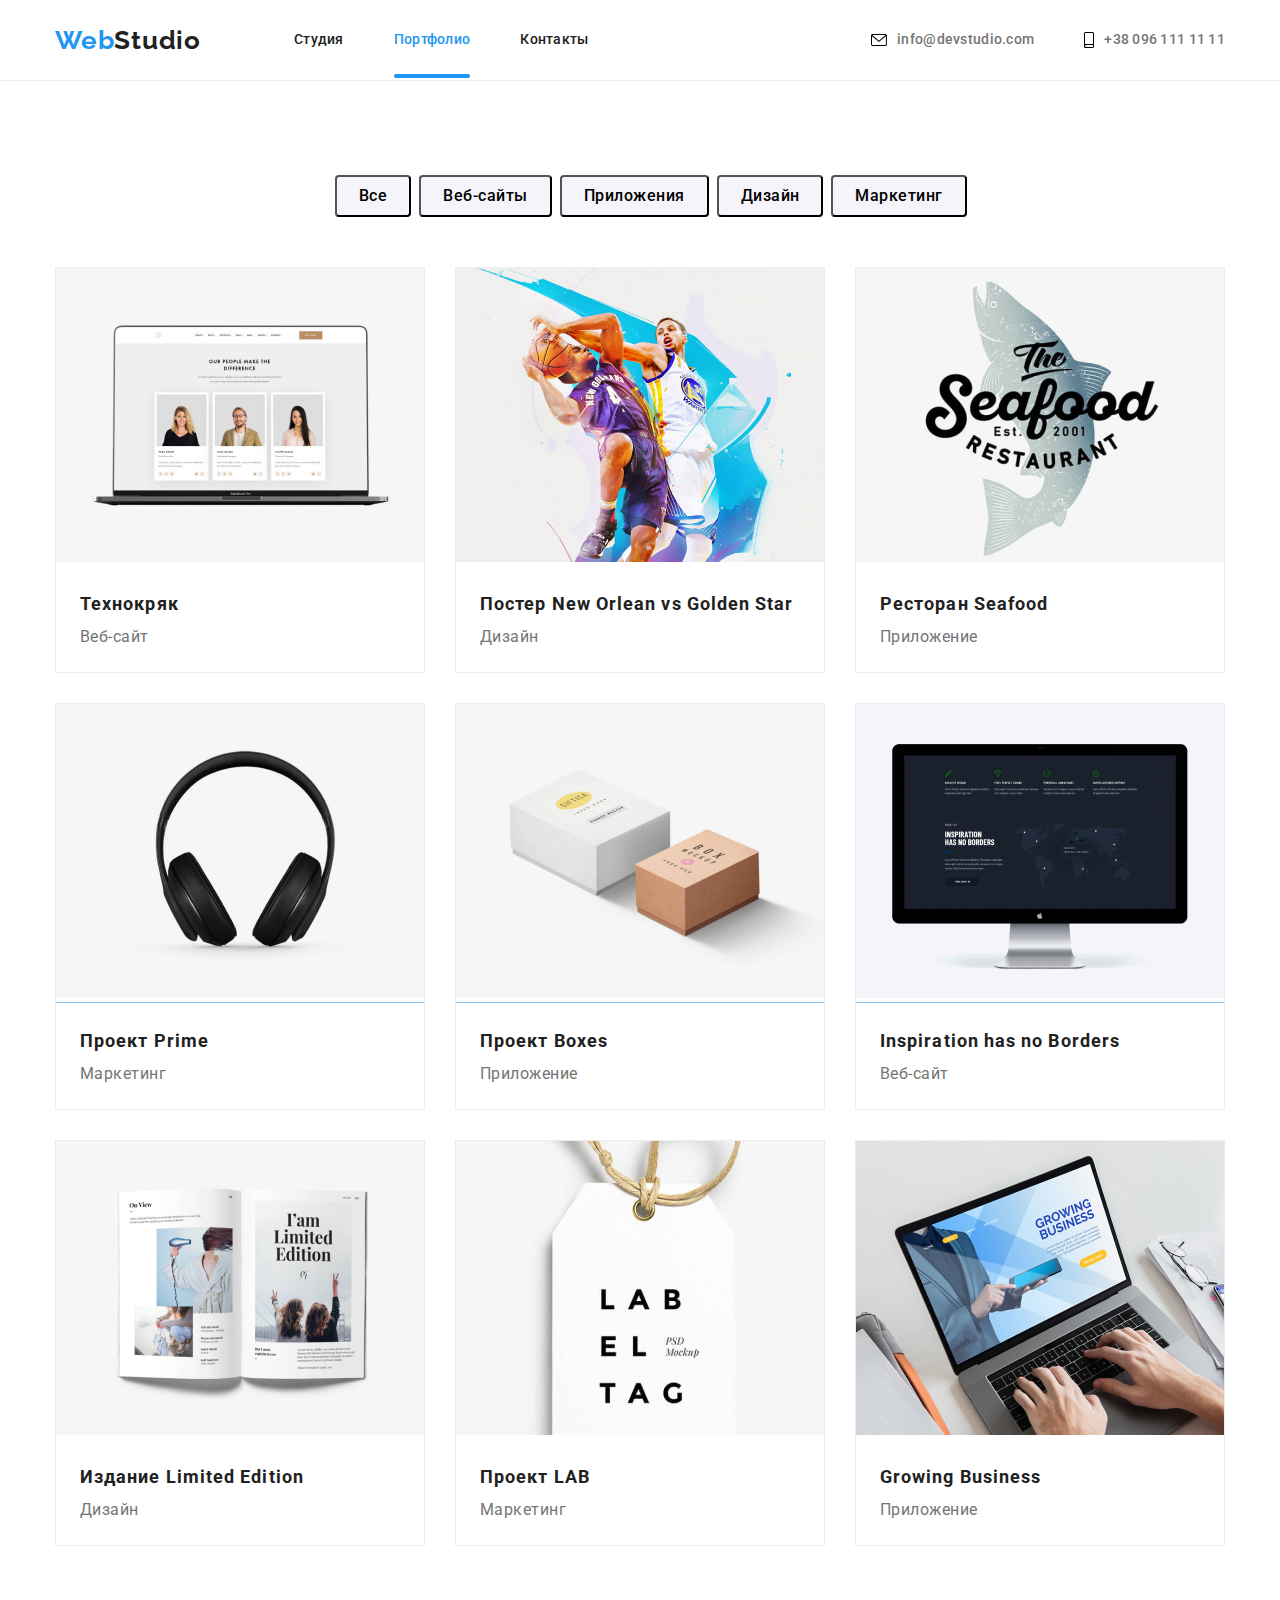
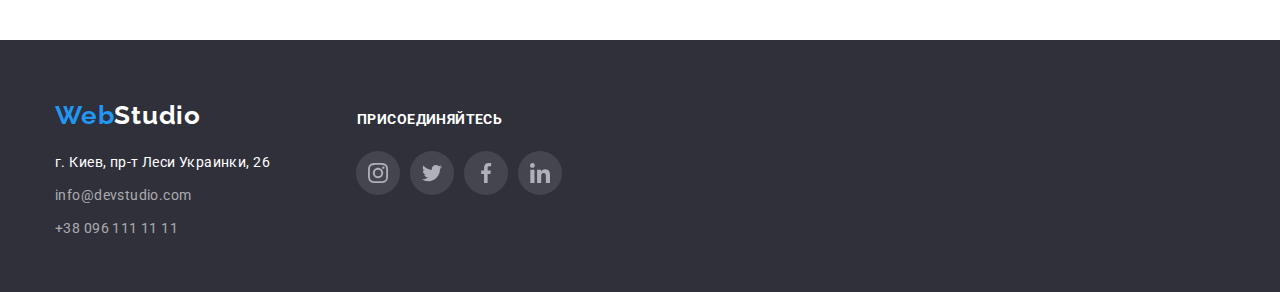
==== portfolio.html @ eb819f0f "start" ====
<!DOCTYPE html>
<html lang="ru">
<head>
    <meta charset="UTF-8">
    <meta http-equiv="X-UA-Compatible" content="IE=edge">
    <meta name="viewport" content="width=device-width, initial-scale=1.0">
    <title>Document</title>
    <link rel="preconnect" href="https://fonts.gstatic.com"> 
    <link href="https://fonts.googleapis.com/css2?family=Raleway:wght@700&family=Roboto:wght@400;500;700;900&display=swap" rel="stylesheet">
    <link rel="stylesheet" href="https://cdnjs.cloudflare.com/ajax/libs/modern-normalize/1.0.0/modern-normalize.min.css">
    <link rel="stylesheet" href="css/styles.css">
</head>
<body>
    <!-- Шапка -->
    <header class="page-header">
        <div class="container">
            <nav class="main-nav">  
                <a href="./index.html" class="nav-logo"><span class="logo1">Web</span><span class="logo2">Studio</span></a>
                <!-- Навигация на другие страницы -->
                <ul class="site-nav">
                    <li class="nav-list">
                        <a class="nav-link" href="./index.html">Студия</a>
                    </li>
                    <li class="nav-list">
                        <a class="nav-link currentpage" href="./portfolio.html">Портфолио</a>
                    </li>
                    <li class="nav-list">
                        <a class="nav-link" href="">Контакты</a>
                    </li>
                </ul>
                <ul class="site-info">
                    <li class="nav-info">
                        <svg width="16px" height="12px">
                            <use href="./images/env-smart.svg#icon-envelope"></use>
                        </svg>
                        <a class="icon-info" href="mailto:info@devstudio.com">info@devstudio.com</a>
                    </li>
                    <li class="nav-info">
                        <svg width="10px" height="16px">
                            <use class="icon-info" href="./images/env-smart.svg#icon-smartphone"></use>
                        </svg>
                        <a class="icon-info" href="tel:+380961111111">+38 096 111 11 11</a></li>   
                </ul>
            </nav>
        </div>
    </header>
      
    <main>
           <!-- Filters section -->
        <section class="section">
            <div class="container">
                <ul class="filter">
                    <li><button type="button" class="filter-button">Все</button></li>
                    <li><button type="button" class="filter-button">Веб-сайты</button></li>
                    <li><button type="button" class="filter-button">Приложения</button></li>
                    <li><button type="button" class="filter-button">Дизайн</button></li>
                    <li><button type="button" class="filter-button">Маркетинг</button></li>
                </ul> 
            </div>
            <!-- Портфолио -->
            <div class="container">
                <ul class="portfolio">
                    <li class="portfolio-card">
                        <div class="thumb">
                            <img width="370" src="./images/Projects/project1.jpg" alt="Ноутбук">
                            <div class="overlay">
                                <p class="label">Технокряк это современная площадка распространения коронавируса. Компании используют эту платформу для цифрового шпионажа и атак на защищённые сервера конкурентов.</p>
                            </div>
                        </div>
                            <div class="frame">
                                <h2 class="title">Технокряк</h2>
                                <p class="text">Веб-сайт</p>
                            </div>
                    </li>
                    <li class="portfolio-card">
                        <div class="thumb">
                            <img width="370" src="./images/Projects/project2.jpg" alt="Баскетбол">
                            <div class="overlay">
                                <p class="label">Технокряк это современная площадка распространения коронавируса. Компании используют эту платформу для цифрового шпионажа и атак на защищённые сервера конкурентов.</p>
                            </div>
                        </div>
                            <div class="frame">
                                <h2 class="title">Постер New Orlean vs Golden Star</h2>
                                <p class="text">Дизайн</p>
                            </div>
                    </li>
                    <li class="portfolio-card">
                        <div class="thumb">
                            <img width="370" src="./images/Projects/project3.jpg" alt="Ресторан">
                            <div class="overlay">
                                <p class="label">Технокряк это современная площадка распространения коронавируса. Компании используют эту платформу для цифрового шпионажа и атак на защищённые сервера конкурентов.</p>
                            </div>
                        </div>
                            <div class="frame">
                                <h2 class="title">Ресторан Seafood</h2>
                                <p class="text">Приложение</p>
                            </div>
                    </li>
                    <li class="portfolio-card">
                        <div class="thumb">
                            <img width="370" src="./images/Projects/project4.jpg" alt="Наушники">
                            <div class="overlay">
                                <p class="label">Технокряк это современная площадка распространения коронавируса. Компании используют эту платформу для цифрового шпионажа и атак на защищённые сервера конкурентов.</p>
                            </div>
                        </div>
                            <div class="frame">
                                <h2 class="title">Проект Prime</h2>
                                <p class="text">Маркетинг</p>
                            </div>
                    </li>
                    <li class="portfolio-card">
                        <div class="thumb">
                            <img width="370" src="./images/Projects/project5.jpg" alt="Коробки">
                            <div class="overlay">
                                <p class="label">Технокряк это современная площадка распространения коронавируса. Компании используют эту платформу для цифрового шпионажа и атак на защищённые сервера конкурентов.</p>
                            </div>
                        </div>
                            <div class="frame">
                                <h2 class="title">Проект Boxes</h2>
                                <p class="text">Приложение</p>
                            </div>
                    </li>
                    <li class="portfolio-card">
                        <div class="thumb">
                            <img width="370" src="./images/Projects/project6.jpg" alt="Монитор">
                            <div class="overlay">
                                <p class="label">Технокряк это современная площадка распространения коронавируса. Компании используют эту платформу для цифрового шпионажа и атак на защищённые сервера конкурентов.</p>
                            </div>
                        </div>
                            <div class="frame">
                                <h2 class="title">Inspiration has no Borders</h2>
                                <p class="text">Веб-сайт</p>
                            </div>
                    </li>
                    <li class="portfolio-card">
                        <div class="thumb">
                            <img width="370" src="./images/Projects/project7.jpg" alt="Книга">
                            <div class="overlay">
                                <p class="label">Технокряк это современная площадка распространения коронавируса. Компании используют эту платформу для цифрового шпионажа и атак на защищённые сервера конкурентов.</p>
                            </div>
                        </div>
                            <div class="frame">
                                <h2 class="title">Издание Limited Edition</h2>
                                <p class="text">Дизайн</p>
                            </div>
                    </li>
                    <li class="portfolio-card">
                        <div class="thumb">
                            <img width="370" src="./images/Projects/project8.jpg" alt="Бирка">
                            <div class="overlay">
                                <p class="label">Технокряк это современная площадка распространения коронавируса. Компании используют эту платформу для цифрового шпионажа и атак на защищённые сервера конкурентов.</p>
                            </div>
                        </div>
                            <div class="frame">
                                <h2 class="title">Проект LAB</h2>
                                <p class="text">Маркетинг</p>
                            </div>
                    </li>
                    <li class="portfolio-card">
                        <div class="thumb">
                            <img width="370" src="./images/Projects/project9.jpg" alt="Ноутбук">
                            <div class="overlay">
                                <p class="label">Технокряк это современная площадка распространения коронавируса. Компании используют эту платформу для цифрового шпионажа и атак на защищённые сервера конкурентов.</p>
                            </div>
                        </div>
                            <div class="frame">
                                <h2 class="title">Growing Business</h2>
                                <p class="text">Приложение</p>
                            </div>
                    </li>
                </ul>
            </div>
        </section>
    </main>

    <!-- Подвал -->
    <footer class="page-footer">
        <div class="container">
            <div class="nav-logo-footer">
                <a href="./index.html"><span class="logo1">Web</span><span class="logo2footer">Studio</span></a>
                <h3 class="connect">присоединяйтесь</h3>
            </div>
            <div class="address-icons">
                <ul class="footer">
                    <li>
                        <address class="footer-address">г. Киев, пр-т Леси Украинки, 26</address>
                    </li>
                    <li class="footer-mail"><a class="mail-tel" href="mailto:info@devstudio.com">info@devstudio.com</a></li>
                    <li class="footer-tel"><a class="mail-tel" href="tel:+380961111111">+38 096 111 11 11</a></li>
                </ul>
                    <ul class="footer-icons">
                        <li class="list-society">
                            <a class="society" target="blank" rel="noopener noreferrer">
                                <svg width="20px" height="20px">
                                    <use href="./images/society.svg#icon-instagram"></use>
                                </svg>
                            </a>
                        </li>
                        <li class="list-society">
                            <a class="society" target="blank" rel="noopener noreferrer">
                                <svg width="20px" height="20px">
                                    <use href="./images/society.svg#icon-twitter"></use>
                                </svg>
                            </a>
                        </li>
                        <li class="list-society">
                            <a class="society" target="blank" rel="noopener noreferrer">
                                <svg width="20px" height="20px">
                                    <use href="./images/society.svg#icon-facebook"></use>
                                </svg>
                        </a>
                        </li>
                        <li class="list-society">
                            <a class="society" target="blank" rel="noopener noreferrer">
                                <svg width="20px" height="20px">
                                    <use href="./images/society.svg#icon-linkedin"></use>
                                </svg>
                            </a>
                        </li>
                    </ul>
            </div>
        </div>
    </footer>
</body>
</html>
---- css/styles.css ----
:root {
    --primary-text-color: #212121;
    --secondary-text-color: #757575;
    --accent-color: #2196F3;
    --focus-color: red;

}

body {
    font-family: Roboto, sans-serif;
    color: var(--primary-text-color);
    background-color: #FFFFFF;
}

.page-header {
    border-bottom: 1px solid #ECECEC;
}

.container {
    margin-left: auto;
    margin-right: auto;
    width: 1200px;
    padding-left: 15px;
    padding-right: 15px;
}

.section {
    padding-top: 94px;
    padding-bottom: 94px;
}

ul {
    list-style: none;
    padding: 0;
    margin: 0;
}

a {
    text-decoration: none;
}

/* Шапка */

.logo1{
    font-family: Raleway;
    font-weight: 700;
    font-size: 26px;
    line-height: 1.19;
    letter-spacing: 0.03em;
    color: var(--accent-color);
}

.logo2{
    font-family: Raleway;
    font-weight: 700;
    font-size: 26px;
    line-height: 1.19;
    letter-spacing: 0.03em;
    color: var(--primary-text-color);
}

.main-nav {
    display: flex;
    align-items: center;
    height: 80px;
}

.site-nav {
    display: flex;
    margin-left: 93px;
}

.site-nav .nav-list:not(:last-child) {
    margin-right: 50px;
}

.nav-link {
    position: relative;
    display: block;
    padding: 30px 0px;

    font-weight: 500;
    font-size: 14px;
    line-height: 1.14;
    letter-spacing: 0.02em;
    color: #212121;
}

.currentpage::after {
    position: absolute;
    content: '';
    display: block;
    bottom: 0;

    width: 100%;
    height: 4px;
    background: var(--accent-color);
    border-radius: 2px;
    background-repeat: no-repeat;
    background-position: bottom;
}

.currentpage {
    color: var(--accent-color);
}

.site-info {
    display: flex;
    margin-left: auto;
    align-items: center;
}

.site-info .nav-info:not(:last-child) {
    margin-right: 50px;
}

.nav-info{
    display: flex;
    align-items: center;
    font-weight: 500;
    font-size: 14px;
    line-height: 1.14;
    letter-spacing: 0.02em;
    color: var(--secondary-text-color);

    cursor: pointer;
}

.icon-info {
    margin-left: 10px;
    color: #757575;
}

.nav-link:hover,
.icon-info:hover,
.nav-list:hover,
.nav-info:hover,
.icon-info:focus,
.nav-link:focus,
.nav-list:focus,
.nav-info:focus {
    fill: var(--accent-color);
    color: var(--accent-color);
}

/* Hero section */

.hero-section {
    height: 600px;

    text-align: center;

    background-color: #2F303A;
    background-image: linear-gradient(
        to right,
        rgba(47, 48, 58, 0.4),
        rgba(47, 48, 58, 0.4)
      ),
      url(../images/hero.jpg);
    background-repeat: no-repeat;
    background-position: center;
    background-size: cover;
}

.hero-title {
    width: 696px;
    margin: 0px auto 30px auto;
    padding-top: 200px;

    font-weight: 900;
    font-size: 44px;
    line-height: 1.34;
    letter-spacing: 0.06em;
    text-align: center;
    text-transform: uppercase;
    color: #FFFFFF;
}

.hero-title.centered {
    text-align: center;
}

.hero-button {
    border-radius: 4px;
    width: 200px;
    height: 50px;
    color: white;
    background: #2196F3;
}

.hero-button:hover,
.hero-button:focus {
    background-color: #188CE8;
}

.filter {
    display: flex;
    margin-bottom: 50px;
}

.filter-button {
    margin-right: 8px;
    padding: 6px 22px 6px 22px;
    font-weight: 500;
    font-size: 16px;
    line-height: 1.625;
    letter-spacing: 0.03em;
    text-align: center;
    border-radius: 4px;
    background: #F5F4FA;
}

.filter:first-child {
    margin-left: 280px;
}

.filter:last-child {
    margin-right: 0;
}

.filter-button:hover,
.filter-button:focus {
    color: #FFFFFF;
    background-color: var(--accent-color);
    box-shadow: 0px 3px 1px rgba(0, 0, 0, 0.1), 0px 1px 2px rgba(0, 0, 0, 0.08), 0px 2px 2px rgba(0, 0, 0, 0.12);
}

button {
    cursor: pointer;
}

/* Модальное окно */

.backdrop {
    position: fixed;
    top: 0%;
    left: 0;
    width: 100%;
    height: 100%;

    background-color: rgba(0, 0, 0, 0.2);
}

.backdrop.is-hidden {
    visibility: hidden;
    opacity: 0;
    pointer-events: none;
}

.modal {
    position: absolute;
    top: 50%;
    left: 50%;
    transform: translate(-50%, -50%);

    width: 528px;
    height: 581px;

    background-color: rgba(255, 255, 255, 1);
    
    transition: transform 250ms cubic-bezier(0.4, 0, 0.2, 1);
}

.icon-modal {
    display: flex;
    position: absolute;
    top: 0;
    right: 0;
    margin: 8px 8px;

    align-items: center;
    width: 30px;
    height: 30px;

    border-radius: 50%;
    background: #FFFFFF;
    border: 1px solid rgba(0, 0, 0, 0.1);

    cursor: pointer;
}

/* Section title */

.section-title {
    margin-top: 0;
    margin-bottom: 50px;
    text-align: center;
    font-weight: 700;
    font-size: 36px;
    line-height: 1.16;
    letter-spacing: 0.03em;
}

/* Особенности */

.site-list {
    display: flex;
}

.features-list {
    width: 270px;
    margin-right: 30px;
}

.features-list::before {
    display: block;
    content: '';
    height: 120px;
    margin-bottom: 30px;

    background-color: #F5F4FA;
    background-size: 70px;
    background-repeat: no-repeat;
    background-position: center;
}

.icon-antenna::before {
    background-image: url(../images/antenna.svg); 
}

.icon-clock::before {
    background-image: url(../images/clock.svg); 
}

.icon-diagram::before {
    background-image: url(../images/diagram.svg); 
}

.icon-astraunavt::before {
    background-image: url(../images/astronaut.svg); 
}

.site-list .features-list + .feastures-list {
    margin-top: 30px;
}


.site-list .title {
    margin-top: 0;
    margin-bottom: 10px;
    font-weight: 700;
    font-size: 14px;
    line-height: 1.14;
    letter-spacing: 0.03em;
}

.site-list .text {
    margin-top: 0;
    margin-bottom: 0;
    font-size: 14px;
    line-height: 1.71;
    letter-spacing: 0.03em;
    color: var(--secondary-text-color);
}

/* Чем мы занимаемся */

.site-list {
    display: flex;
}

.img {
    position: relative;
    justify-content: space-between;
    display: flex;
}

.img-block {
    position: absolute;
    display: flex;
    justify-content: center;
    align-items: center;

    bottom: 0;
    left: 0;

    width: 100%;
    height: 70px;
    margin: 0;

    
    background: rgba(47, 48, 58, 0.8);
}

.img-label {
    font-weight: bold;
    font-size: 14px;
    line-height: 1.14px;
    text-align: center;
    letter-spacing: 0.03em;
    text-transform: uppercase;
    
    color: #FFFFFF;
}

/* Наша команда */

.ourteam {
    background-color: #F5F4FA;
}

.team-img {
    width: 270px;
    margin-right: 30px;
    box-shadow: 0px 1px 3px rgba(0, 0, 0, 0.12), 0px 1px 1px rgba(0, 0, 0, 0.14), 0px 2px 1px rgba(0, 0, 0, 0.2);
    border-radius: 0px 0px 4px 4px;
    background-color: #FFFFFF;
}

.team-list {
    display: flex;
}

.team-list .title {
    margin-top: 30px;
    margin-bottom: 10px;
    font-weight: 500;
    font-size: 16px;
    line-height: 1.19;
    letter-spacing: 0.03em;
    text-align: center;
}

.team-list .text {
    margin-top: 0;
    margin-bottom: 16px;
    font-size: 16px;
    line-height: 1.19;
    letter-spacing: 0.03em;
    text-align: center;
    color: var(--secondary-text-color);
}

.icon-society {
    display: flex;
    padding: 0;
    margin: 16px 32px 30px 32px;
    list-style: none;
}

.list-society {
    display: block;
    content: '';
    margin-right: 10px;
    border-radius: 50%;

    cursor: pointer;
}

.society {
    display: flex;
    justify-content: center;
    align-items: center;
    width: 44px;
    height: 44px;
    border-radius: 50%;
    background-color: rgba(255, 255, 255, 0.1);
    fill: #AFB1B8;
}

.society:hover,
.society:focus {
    fill: white;
    background-color: var(--accent-color);
}

/* Постоянные клиенты */

.clients-list {
    display: flex;
    padding: 0;
    margin: 0;
    list-style: none;
}

.button-client {
    display: block;
    content: '';
    width: 170px;
    height: 90px;
    margin-right: 30px;

    fill: #AFB1B8;
    background-color: white;

    border: 1px solid #AFB1B8;
    box-sizing: border-box;
    border-radius: 4px;

    cursor: pointer;
}

.clients-list:last-child {
    margin-right: 0;
}

.button-client:hover,
.button-client:focus {
    border: 1px solid #2196F3;
    fill: #2196F3;
}

/* Портфолио */

.portfolio {
    display: flex;
    flex-wrap: wrap;
}

.portfolio-card:hover,
.portfolio-card:focus {
    box-shadow: 0px 1px 1px rgba(0, 0, 0, 0.12), 0px 4px 4px rgba(0, 0, 0, 0.06), 1px 4px 6px rgba(0, 0, 0, 0.16);
}

.portfolio-card:hover .thumb::before {
    opacity: 1;
}

.portfolio-card {
    width: calc((100% - 60px) / 3);
    margin-right: 30px;
    margin-bottom: 30px;
    border: 1px solid #EEEEEE;
    box-sizing: border-box;

    cursor: pointer;
}

.portfolio-card:nth-child(3n) {
    margin-right: 0px;
}

.portfolio-card:nth-last-child(-n+3) {
    margin-bottom: 0px;
}

.portfolio .title {
    margin-top: 0;
    margin-bottom: 0;
    margin-left: 0;
    font-weight: bold;
    font-size: 18px;
    line-height: 2;
    letter-spacing: 0.06em;
    color: #212121;
}

.portfolio .text {
    margin-top: 0;
    margin-bottom: 0;
    margin-left: 0;
    font-size: 16px;
    line-height: 1.875;
    letter-spacing: 0.03em;
    color: #757575;
}

.thumb {
    position: relative;
    overflow: hidden;
}

.overlay {
    position: absolute;
    display: flex;
    justify-content: center;
    align-items: center;
    top: 0;
    left: 0;
    width: 100%;
    height: 100%;
    background: rgba(33, 150, 243, 0.9);

    transform: translateY(100%);
    transition: transform 250ms cubic-bezier(0.4, 0, 0.2, 1);
}

.portfolio-card:hover .overlay,
.portfolio-card:focus .overlay {
    transform: translateY(0);
}

.label {
    margin: 0;
    padding: 0;
    width: 322px;
    font-size: 18px;
    line-height: 1.55;
    letter-spacing: 0.03em;
    color: #FFFFFF;
}

.frame {
    margin-top: 20px;
    margin-bottom: 20px;
    margin-left: 24px;
}

/* Подвал */

.logo2footer {
    font-family: Raleway;
    font-weight: 700;
    font-size: 26px;
    line-height: 1.19;
    letter-spacing: 0.03em;
    color: #FFFFFF;
}

.page-footer {
    height: 252px;
    padding-top: 60px;

    background-color: #2F303A;
}

.address-icons {
    display: flex;
}

.footer {
    width: 231px;
}

.footer-icons {
    display: flex;
    margin-left: 70px;
}

.footer-address:hover,
.mail-tel:hover,
.footer-address:focus,
.mail-tel:focus {
    color: var(--accent-color);
}

.nav-logo-footer {
    margin-bottom: 20px;
    display: flex;
    align-items: baseline;
}

.connect {
    margin: 0;
    padding: 0;
    margin-left: 156px;

    font-weight: bold;
    font-size: 14px;
    line-height: 1.14;
    letter-spacing: 0.03em;
    text-transform: uppercase;
    color: #FFFFFF;
}

.footer-address {
    margin-bottom: 9px;

    font-style: normal;
    font-weight: normal;
    font-size: 14px;
    line-height: 1.71;
    letter-spacing: 0.03em;
    color: #FFFFFF;

    cursor: pointer;
}

.footer-mail {
    margin-bottom: 9px;
    font-size: 14px;
    line-height: 1.71;
    letter-spacing: 0.03em;
    color: rgba(255, 255, 255, 0.6);
}

.footer-tel {
    margin-bottom: 0;
    font-size: 14px;
    line-height: 1.71;
    letter-spacing: 0.03em;
}

.mail-tel {
    color: rgba(255, 255, 255, 0.6);
}

.footer-logo {
    display: block;
}
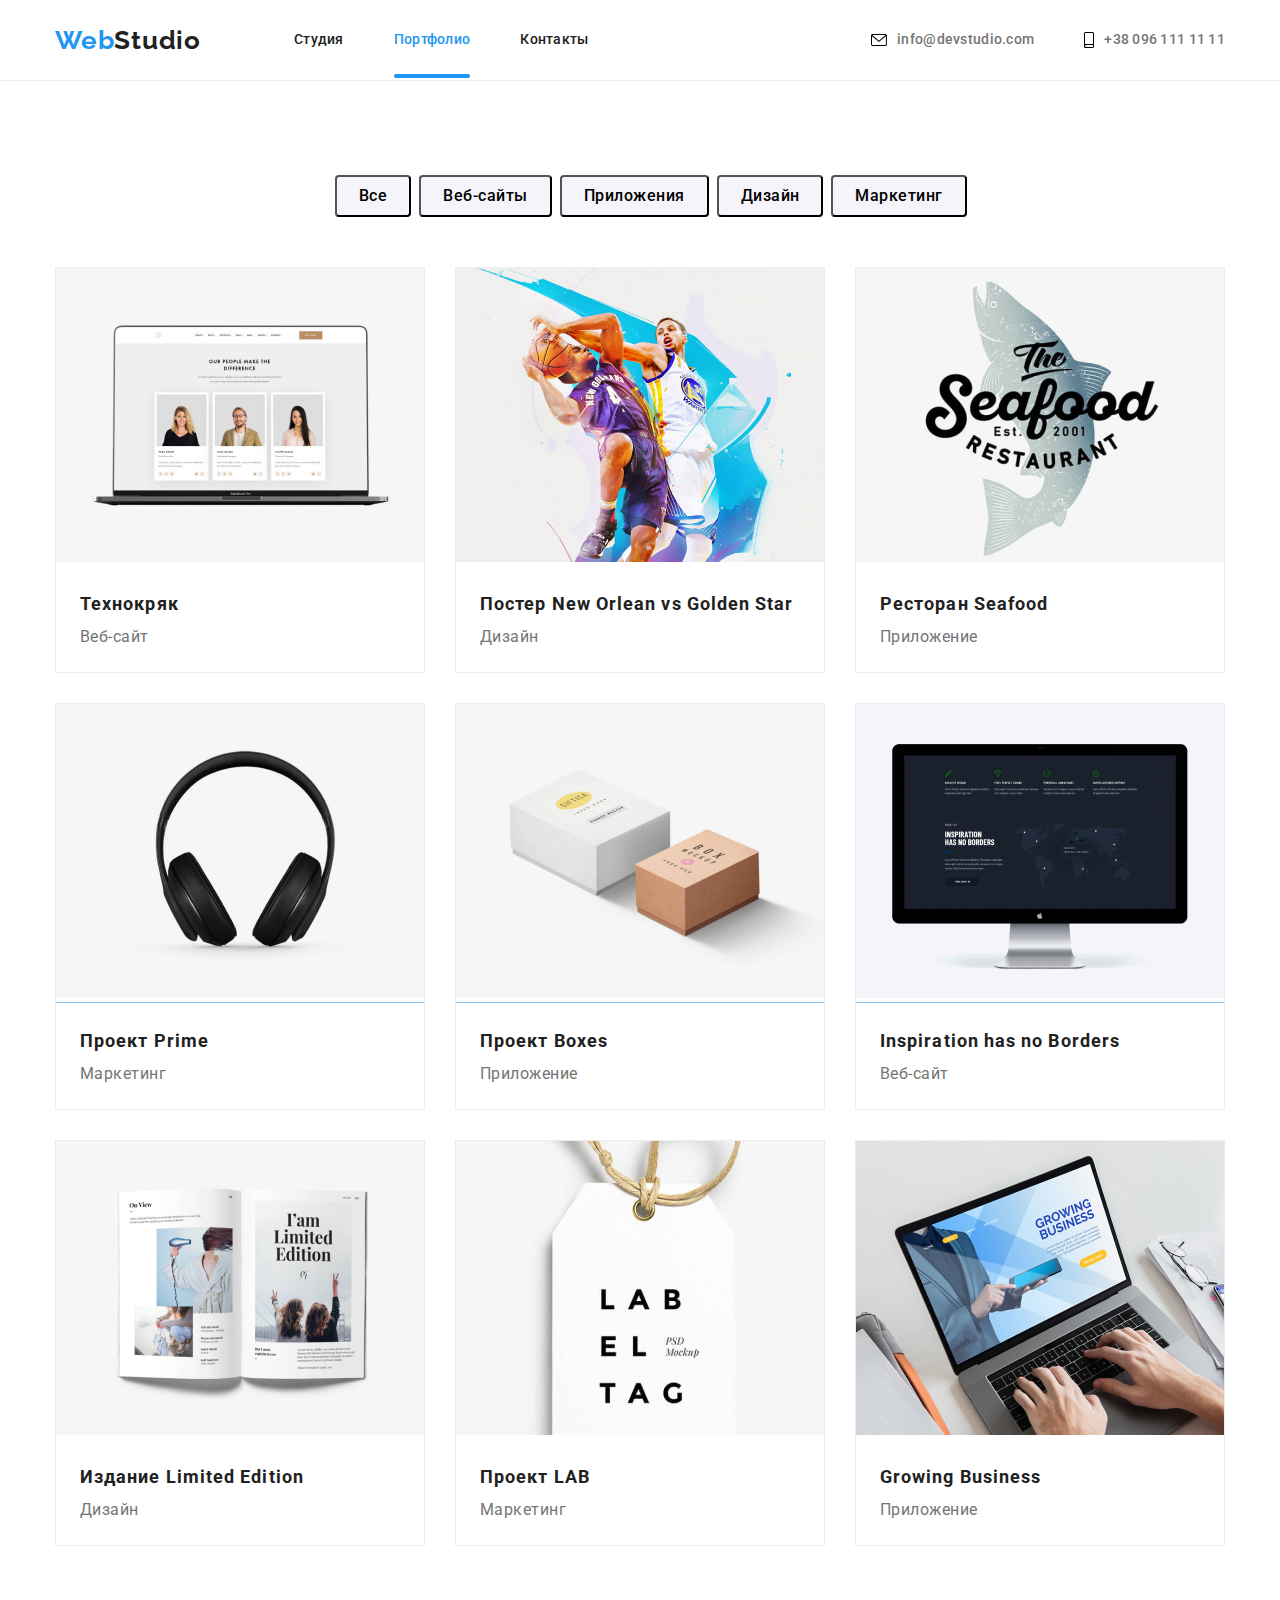
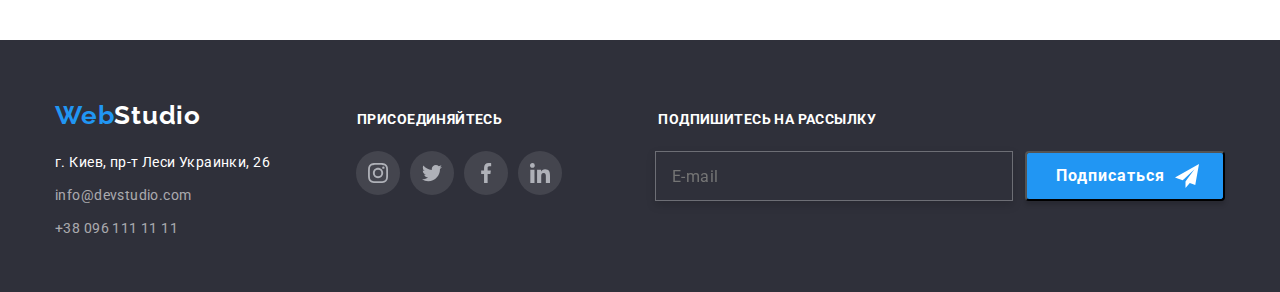
==== commit ad36e3ea: "отправлено на проверку" ====
--- a/portfolio.html
+++ b/portfolio.html
@@ -179,6 +179,7 @@
             <div class="nav-logo-footer">
                 <a href="./index.html"><span class="logo1">Web</span><span class="logo2footer">Studio</span></a>
                 <h3 class="connect">присоединяйтесь</h3>
+                <h3 class="connect">Подпишитесь на рассылку</h3>
             </div>
             <div class="address-icons">
                 <ul class="footer">
@@ -188,7 +189,7 @@
                     <li class="footer-mail"><a class="mail-tel" href="mailto:info@devstudio.com">info@devstudio.com</a></li>
                     <li class="footer-tel"><a class="mail-tel" href="tel:+380961111111">+38 096 111 11 11</a></li>
                 </ul>
-                    <ul class="footer-icons">
+                <ul class="footer-icons">
                         <li class="list-society">
                             <a class="society" target="blank" rel="noopener noreferrer">
                                 <svg width="20px" height="20px">
@@ -217,7 +218,15 @@
                                 </svg>
                             </a>
                         </li>
-                    </ul>
+                </ul>
+                <div class="subscribe-mail">
+                    <form>
+                        <label>
+                            <input class="form-footer" type="email" name="email" placeholder="E-mail">
+                        </label>
+                    </form>
+                    <button type="button" class="subscribe-button" >Подписаться</button>
+                </div>
             </div>
         </div>
     </footer>
--- a/css/styles.css
+++ b/css/styles.css
@@ -3,6 +3,7 @@
     --secondary-text-color: #757575;
     --accent-color: #2196F3;
     --focus-color: red;
+    --footer-color: #2F303A;
 
 }
 
@@ -185,7 +186,7 @@
     width: 200px;
     height: 50px;
     color: white;
-    background: #2196F3;
+    background: var(--accent-color);
 }
 
 .hero-button:hover,
@@ -262,8 +263,8 @@
 }
 
 .icon-modal {
-    display: flex;
     position: absolute;
+    display: flex;
     top: 0;
     right: 0;
     margin: 8px 8px;
@@ -278,6 +279,146 @@
 
     cursor: pointer;
 }
+
+.title-modal {
+    margin: 40px 40px 30px 40px;
+    font-weight: bold;
+    font-size: 20px;
+    line-height: 1.15;
+    text-align: center;
+    letter-spacing: 0.03em;
+}
+
+.form {
+    padding-left: 40px;
+    padding-right: 40px;
+    text-align: left;
+}
+
+.form-field {
+    position: relative;
+    display: flex;
+    flex-direction: column;
+    margin-bottom: 10px;
+}
+
+.form-label {
+    margin-bottom: 4px;
+    font-size: 12px;
+    line-height: 1.16;
+    letter-spacing: 0.01em;
+
+    color: #757575;
+}
+
+.form-input {
+    padding: 12px 16px 12px 42px;
+    height: 40px;
+    border: 1px solid rgba(33, 33, 33, 0.2);
+    box-sizing: border-box;
+    border-radius: 4px;
+}
+
+.form-icon {
+    display: inline-block;
+    position: absolute;
+    top: 50%;
+    left: 15px;
+}
+
+.form-filed:focus,
+.form-field:hover,
+.form-icon:hover,
+.form-icon:focus {
+    fill: var(--accent-color);
+}
+
+.form-label-comment {
+    margin-bottom: 4px;
+    font-size: 12px;
+    line-height: 1.16;
+    letter-spacing: 0.01em;
+
+    color: #757575;
+}
+
+.form-field textarea {
+    margin-bottom: 20px;
+    padding: 12px 16px 12px 16px;
+    font-size: 14px;
+    line-height: 1.16;
+    letter-spacing: 0.01em;
+
+    color: rgba(117, 117, 117, 0.5);
+}
+
+.form-contract {
+    display: flex;
+    margin-bottom: 30px;
+    align-items: center;
+
+    font-size: 14px;
+    line-height: 1.71;
+    letter-spacing: 0.03em;
+    text-align: center;
+
+    color: #757575;
+}
+
+.form-checkbox-icon {
+    display: inline-block;
+}
+
+.form-checkbox-contract {
+    text-decoration: underline;
+    color: var(--accent-color);
+}
+
+.form-checkbox {
+    -webkit-appearance: none;
+    -moz-appearance: none;
+    appearance: none
+}
+    
+.form-checkbox-icon {
+    display: inline-block;
+    margin-left: 12px;
+    margin-right: 8px;
+    width: 15px;
+    height: 15px;
+
+    border: 2px solid rgba(33, 33, 33, 1);
+    border-radius: 2px;
+}
+
+.form-checkbox:checked + .form-checkbox-icon {
+    border-color: var(--accent-color);
+    background-color: var(--accent-color);
+    background-image: url(/images/checkbox-modal.svg);
+    background-size: contain;
+    background-origin: border-box;
+}
+
+.container-modal-button {
+    display: flex;
+    justify-content: center;
+    margin-left: auto;
+    margin-right: auto;
+}
+
+.modal-button {
+        border-radius: 4px;
+        width: 200px;
+        height: 50px;
+        color: white;
+        background: var(--accent-color);
+    }
+    
+.modal-button:hover,
+.modal-button:focus {
+        background-color: #188CE8;
+}
+
 
 /* Section title */
 
@@ -447,6 +588,10 @@
     cursor: pointer;
 }
 
+.list-society:last-child {
+    margin-right: 0px;
+}
+
 .society {
     display: flex;
     justify-content: center;
@@ -496,8 +641,8 @@
 
 .button-client:hover,
 .button-client:focus {
-    border: 1px solid #2196F3;
-    fill: #2196F3;
+    border: 1px solid var(--accent-color);
+    fill: var(--accent-color);
 }
 
 /* Портфолио */
@@ -611,7 +756,7 @@
     height: 252px;
     padding-top: 60px;
 
-    background-color: #2F303A;
+    background-color: var(--footer-color);
 }
 
 .address-icons {
@@ -687,4 +832,63 @@
 
 .footer-logo {
     display: block;
+}
+
+.subscribe-mail {
+    display: flex;
+    margin-left: 93px;
+}
+
+.form-footer {
+    width: 358px;
+    height: 50px;
+    padding-left: 16px;
+
+    font-size: 16px;
+    line-height: 1.25;  
+    align-items: center;
+    letter-spacing: 0.03em;
+    color: rgba(255, 255, 255, 0.6);
+
+    border: 1px solid rgba(255, 255, 255, 0.3);
+    box-sizing: border-box;
+    filter: drop-shadow(0px 4px 4px rgba(0, 0, 0, 0.15));
+
+    background-color: var(--footer-color);
+}
+
+.subscribe-button {
+    display: inline-flex;
+    align-items: center;
+    margin-left: 12px;
+    padding-left: 29px;
+    width: 200px;
+    height: 50px;
+
+    font-weight: bold;
+    font-size: 16px;
+    line-height: 1.875;
+    text-align: center;
+    letter-spacing: 0.06em;
+    color: #FFFFFF;
+    
+    box-shadow: 0px 4px 4px rgba(0, 0, 0, 0.15);
+    border-radius: 4px;
+
+    background: var(--accent-color);
+}
+
+.subscribe-button:hover,
+.subscribe-button:focus {
+    background-color: #188CE8;
+}
+
+.subscribe-button::after {
+    content: '';
+    display: inline-block;
+    width: 24px;
+    height: 24px;
+    margin-left: 10px;
+
+    background-image: url(/images/icon-send.svg);
 }